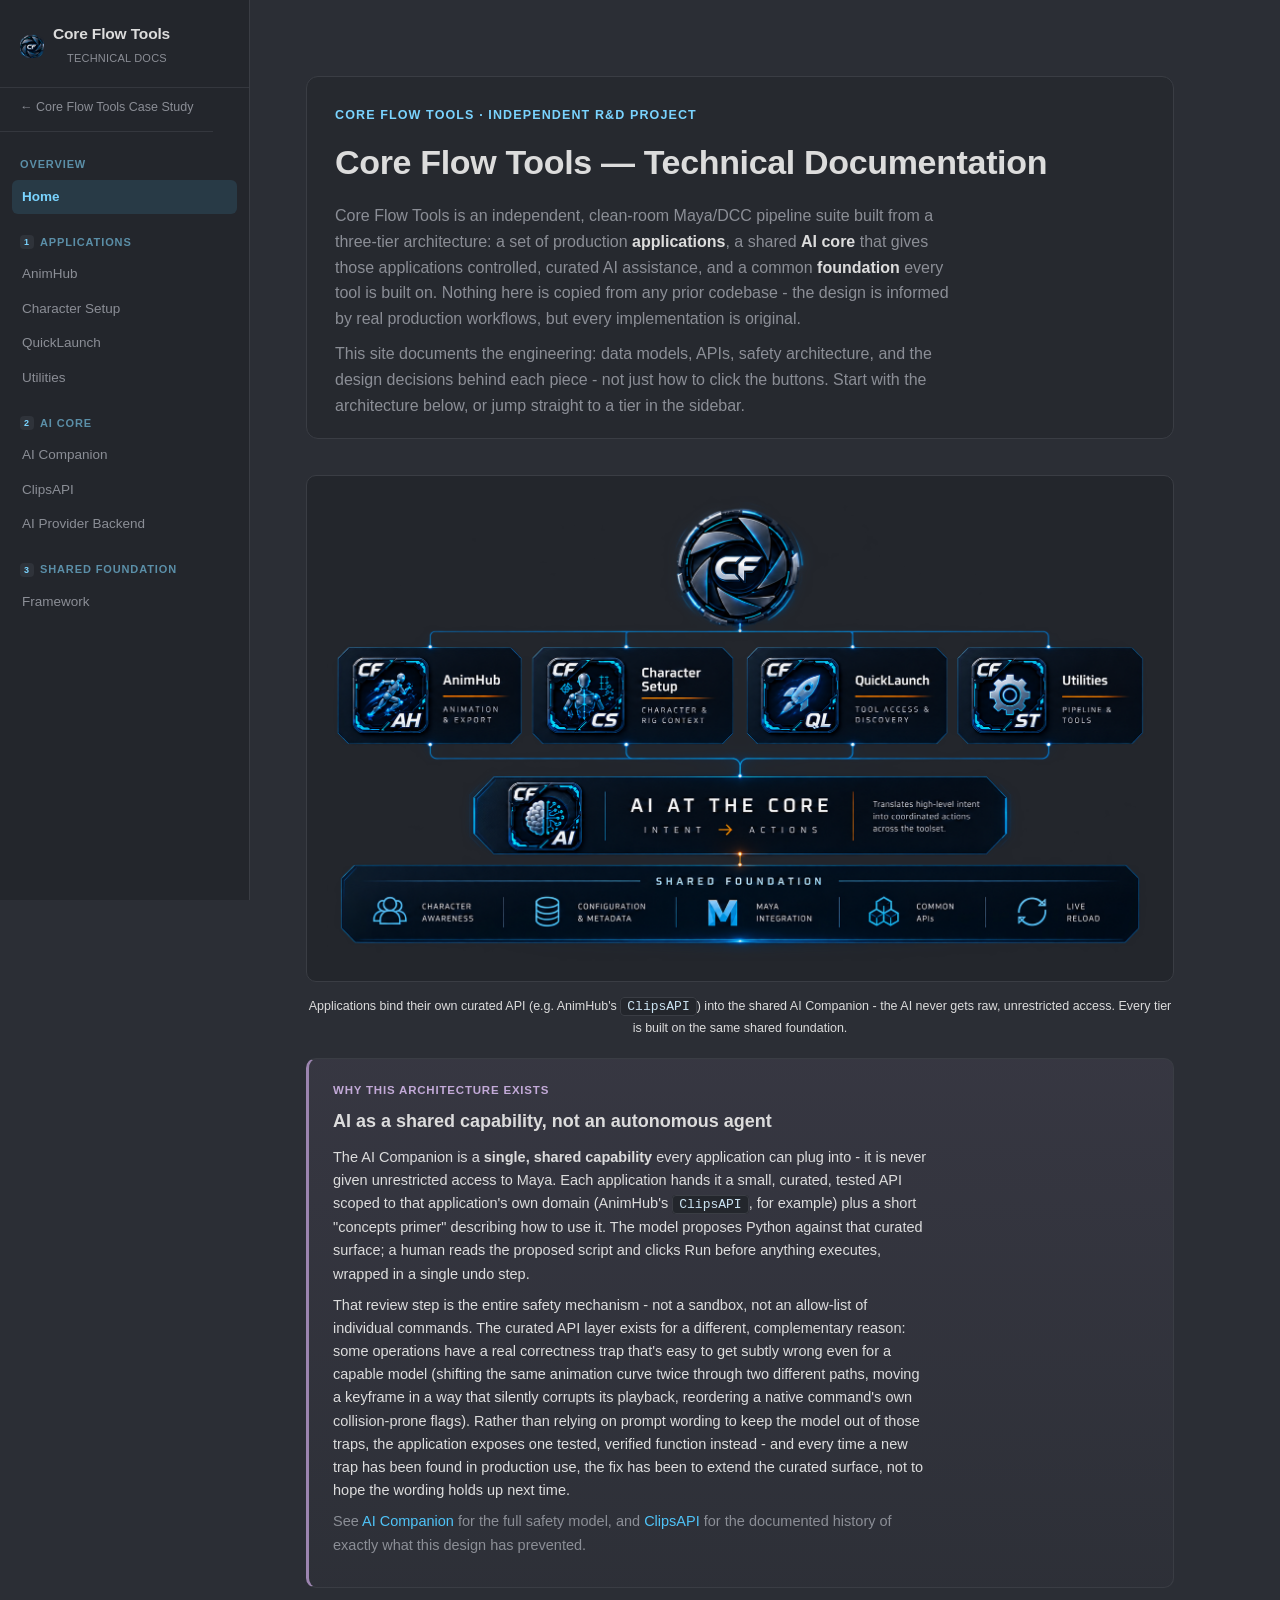
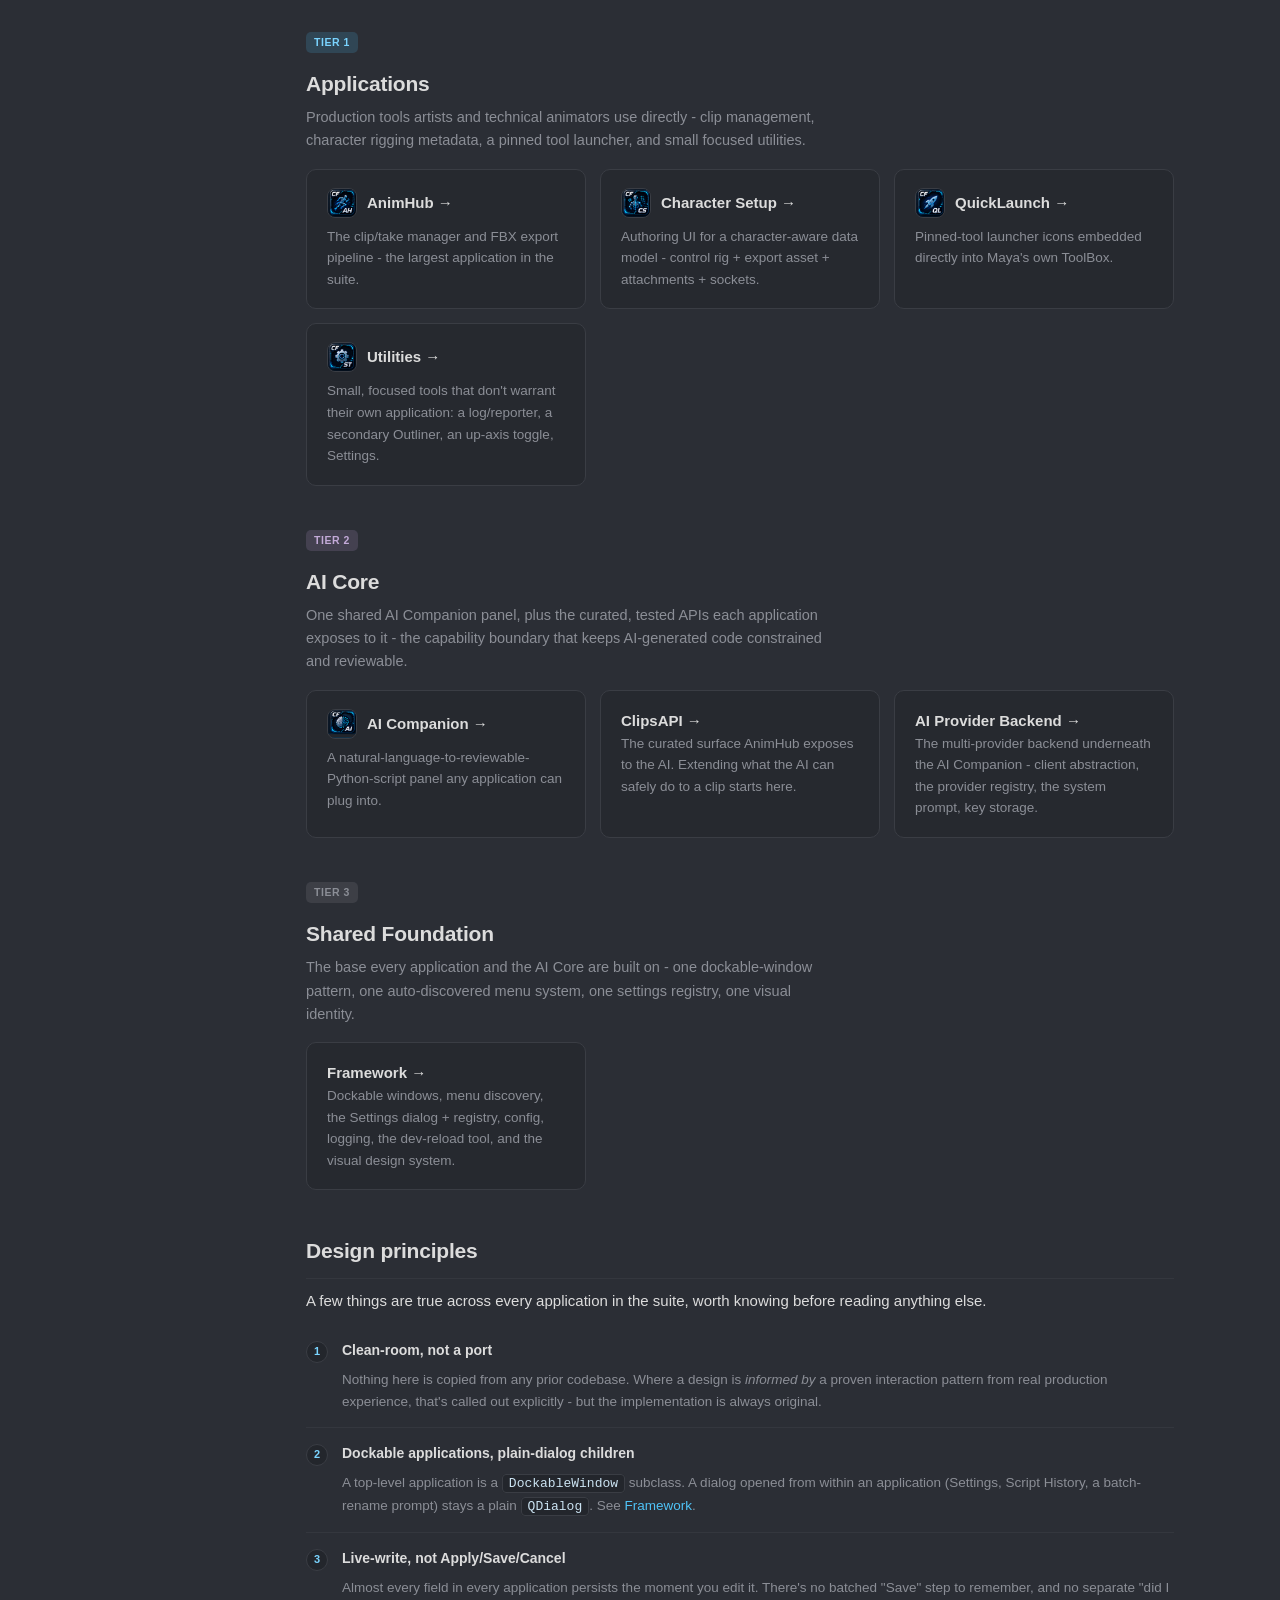
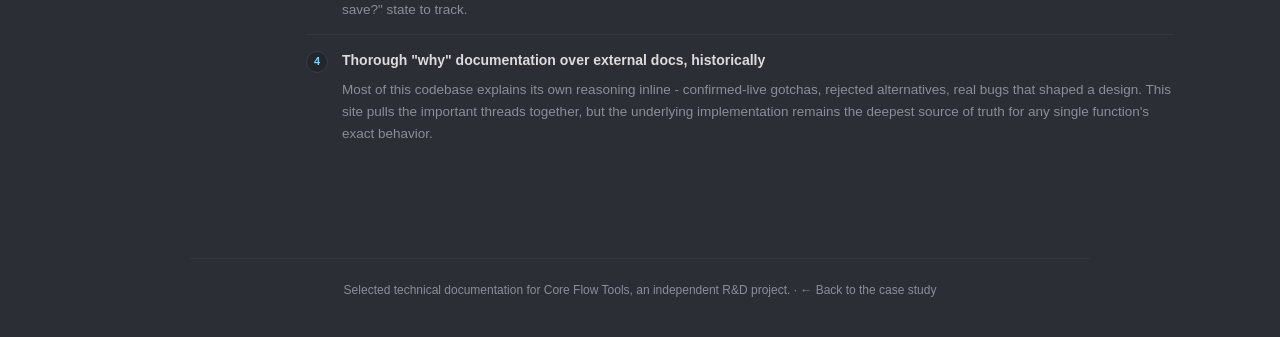
==== index.html @ 024ad44b "Add files via upload" ====
<!doctype html>
<html lang="en">
<head>
<meta charset="UTF-8">
<title>Core Flow Tools — Technical Documentation</title>
<link rel="stylesheet" href="assets/docs.css">
<style>
  .content { max-width: 980px; }
  .hero { margin-bottom: 36px; }
  .hero .kicker {
      color: var(--primary-hover); font-size: 12.5px; font-weight: 700;
      letter-spacing: 0.09em; text-transform: uppercase; margin-bottom: 10px;
  }
  .hero h1 { font-size: 34px; margin: 0 0 14px; letter-spacing: -0.01em; }
  .hero p.sub { color: var(--text-dim); font-size: 16px; max-width: 70ch; margin: 0 0 10px; }

  .section-lead {
      color: var(--subtitle); font-size: 12px; font-weight: 700;
      letter-spacing: 0.08em; text-transform: uppercase; margin: 14px 0 4px;
  }
  .tier-block { margin: 44px 0; }
  .tier-block .tier-heading {
      display: flex; align-items: baseline; gap: 10px; margin-bottom: 4px;
  }
  .tier-block .tier-heading h2 {
      margin: 0; border: none; padding: 0; font-size: 21px;
  }
  .tier-block p.tier-desc {
      color: var(--text-dim); font-size: 14.5px; max-width: 66ch; margin: 6px 0 16px;
  }
  .card-grid {
      display: grid;
      grid-template-columns: repeat(auto-fill, minmax(260px, 1fr));
      gap: 14px;
      margin-top: 10px;
  }
  .card {
      background: var(--bg-card);
      border: 1px solid var(--border);
      border-radius: 10px;
      padding: 18px 20px;
      transition: border-color .15s ease, transform .15s ease;
  }
  .card:hover { border-color: var(--primary); transform: translateY(-1px); }
  .card .card-title-row {
      display: flex; align-items: center; gap: 10px; margin-bottom: 8px;
  }
  .card img.card-icon {
      width: 30px; height: 30px; border-radius: 8px;
      border: 1px solid var(--border); background: var(--bg-elev);
      object-fit: cover; flex: 0 0 auto;
  }
  .card a.card-title {
      display: block; font-size: 15px; font-weight: 650; color: var(--text);
      text-decoration: none;
  }
  .card a.card-title:hover { color: var(--primary-hover); }
  .card p { margin: 0; font-size: 13.5px; color: var(--text-dim); }

  .convention-grid { margin-top: 10px; }
  .convention {
      display: grid; grid-template-columns: 22px 1fr; gap: 4px 14px;
      padding: 14px 0; border-bottom: 1px solid var(--divider);
  }
  .convention:last-child { border-bottom: none; }
  .convention .glyph {
      grid-row: span 2; width: 22px; height: 22px; border-radius: 50%;
      background: var(--bg-elev); border: 1px solid var(--border);
      display: flex; align-items: center; justify-content: center;
      font-size: 11px; font-weight: 700; color: var(--primary-hover); margin-top: 2px;
  }
  .convention h4 { margin: 0; font-size: 14px; color: var(--text); }
  .convention p { margin: 4px 0 0; font-size: 13.5px; color: var(--text-dim); }

  .safety-callout {
      margin: 20px 0 40px;
      background: linear-gradient(180deg, rgba(156,133,176,0.10), rgba(156,133,176,0.02));
      border: 1px solid var(--border);
      border-left: 3px solid #9c85b0;
      border-radius: 10px;
      padding: 22px 24px;
  }
  .safety-callout .kicker2 {
      color: #c3aad8; font-size: 11.5px; font-weight: 700;
      letter-spacing: 0.07em; text-transform: uppercase; margin-bottom: 8px;
  }
  .safety-callout h3 { margin: 0 0 10px; font-size: 18px; }
  .safety-callout p { margin: 8px 0; font-size: 14.5px; color: var(--text); max-width: 74ch; }
  .safety-callout p.dim { color: var(--text-dim); }
</style>
</head>
<body>
<div class="shell">
  <nav class="sidebar">
    <div class="brand">
      <img class="logo" src="assets/img/coreflow-logo.png" alt="">
      <a href="index.html">Core Flow Tools<span class="tag">Technical Docs</span></a>
    </div>
    <div class="case-study-link">
      <a href="../">&larr; Core Flow Tools Case Study</a>
    </div>
    <div class="nav-group">
      <h6>Overview</h6>
      <ul><li><a href="index.html" class="active">Home</a></li></ul>
    </div>
    <div class="nav-group">
      <h6 class="tier"><span class="tier-index">1</span>Applications</h6>
      <ul>
        <li><a href="app-animhub.html">AnimHub</a></li>
        <li><a href="app-character-setup.html">Character Setup</a></li>
        <li><a href="app-quicklaunch.html">QuickLaunch</a></li>
        <li><a href="app-utilities.html">Utilities</a></li>
      </ul>
    </div>
    <div class="nav-group">
      <h6 class="tier"><span class="tier-index">2</span>AI Core</h6>
      <ul>
        <li><a href="app-ai-companion.html">AI Companion</a></li>
        <li><a href="api-clips.html">ClipsAPI</a></li>
        <li><a href="api-ai-providers.html">AI Provider Backend</a></li>
      </ul>
    </div>
    <div class="nav-group">
      <h6 class="tier"><span class="tier-index">3</span>Shared Foundation</h6>
      <ul><li><a href="framework.html">Framework</a></li></ul>
    </div>
  </nav>

  <main class="content">
    <div class="hero">
      <div class="kicker">Core Flow Tools &middot; Independent R&amp;D Project</div>
      <h1>Core Flow Tools — Technical Documentation</h1>
      <p class="sub">Core Flow Tools is an independent, clean-room Maya/DCC pipeline
      suite built from a three-tier architecture: a set of production
      <strong>applications</strong>, a shared <strong>AI core</strong> that gives those
      applications controlled, curated AI assistance, and a common
      <strong>foundation</strong> every tool is built on. Nothing here is copied
      from any prior codebase - the design is informed by real production
      workflows, but every implementation is original.</p>
      <p class="sub">This site documents the engineering: data models, APIs,
      safety architecture, and the design decisions behind each piece - not
      just how to click the buttons. Start with the architecture below, or
      jump straight to a tier in the sidebar.</p>
    </div>

    <div class="diagram-wrap">
      <img src="assets/img/ecosystem-diagram.png" alt="Core Flow Tools ecosystem:
           AnimHub, Character Setup, QuickLaunch, and Utilities as applications,
           built on a shared AI Core that translates intent into coordinated
           actions, all resting on a Shared Foundation of character awareness,
           configuration, Maya integration, common APIs, and live reload."
           style="max-width:100%; height:auto; display:block; margin:0 auto;">
    </div>
    <p class="diagram-caption">Applications bind their own curated API (e.g. AnimHub's
    <code>ClipsAPI</code>) into the shared AI Companion - the AI never gets raw,
    unrestricted access. Every tier is built on the same shared foundation.</p>

    <div class="safety-callout">
      <div class="kicker2">Why this architecture exists</div>
      <h3>AI as a shared capability, not an autonomous agent</h3>
      <p>The AI Companion is a <strong>single, shared capability</strong> every
      application can plug into - it is never given unrestricted access to
      Maya. Each application hands it a small, curated, tested API scoped to
      that application's own domain (AnimHub's <code>ClipsAPI</code>, for
      example) plus a short "concepts primer" describing how to use it. The
      model proposes Python against that curated surface; a human reads the
      proposed script and clicks Run before anything executes, wrapped in a
      single undo step.</p>
      <p>That review step is the entire safety mechanism - not a sandbox, not
      an allow-list of individual commands. The curated API layer exists for
      a different, complementary reason: some operations have a real
      correctness trap that's easy to get subtly wrong even for a capable
      model (shifting the same animation curve twice through two different
      paths, moving a keyframe in a way that silently corrupts its playback,
      reordering a native command's own collision-prone flags). Rather than
      relying on prompt wording to keep the model out of those traps, the
      application exposes one tested, verified function instead - and every
      time a new trap has been found in production use, the fix has been to
      extend the curated surface, not to hope the wording holds up next
      time.</p>
      <p class="dim">See <a href="app-ai-companion.html">AI Companion</a> for the
      full safety model, and <a href="api-clips.html">ClipsAPI</a> for the
      documented history of exactly what this design has prevented.</p>
    </div>

    <div class="tier-block">
      <div class="tier-heading">
        <span class="tier-pill applications">Tier 1</span>
      </div>
      <h2 style="border:none; padding:0; margin:0 0 4px; font-size:21px;">Applications</h2>
      <p class="tier-desc">Production tools artists and technical animators use
      directly - clip management, character rigging metadata, a pinned tool
      launcher, and small focused utilities.</p>
      <div class="card-grid">
        <div class="card">
          <div class="card-title-row">
            <img class="card-icon" src="assets/img/icon-animhub.png" alt="">
            <a class="card-title" href="app-animhub.html">AnimHub &rarr;</a>
          </div>
          <p>The clip/take manager and FBX export pipeline - the largest
          application in the suite.</p>
        </div>
        <div class="card">
          <div class="card-title-row">
            <img class="card-icon" src="assets/img/icon-character-setup.png" alt="">
            <a class="card-title" href="app-character-setup.html">Character Setup &rarr;</a>
          </div>
          <p>Authoring UI for a character-aware data model - control rig +
          export asset + attachments + sockets.</p>
        </div>
        <div class="card">
          <div class="card-title-row">
            <img class="card-icon" src="assets/img/icon-quicklaunch.png" alt="">
            <a class="card-title" href="app-quicklaunch.html">QuickLaunch &rarr;</a>
          </div>
          <p>Pinned-tool launcher icons embedded directly into Maya's own ToolBox.</p>
        </div>
        <div class="card">
          <div class="card-title-row">
            <img class="card-icon" src="assets/img/icon-utilities.png" alt="">
            <a class="card-title" href="app-utilities.html">Utilities &rarr;</a>
          </div>
          <p>Small, focused tools that don't warrant their own application:
          a log/reporter, a secondary Outliner, an up-axis toggle, Settings.</p>
        </div>
      </div>
    </div>

    <div class="tier-block">
      <div class="tier-heading">
        <span class="tier-pill ai-core">Tier 2</span>
      </div>
      <h2 style="border:none; padding:0; margin:0 0 4px; font-size:21px;">AI Core</h2>
      <p class="tier-desc">One shared AI Companion panel, plus the curated,
      tested APIs each application exposes to it - the capability boundary
      that keeps AI-generated code constrained and reviewable.</p>
      <div class="card-grid">
        <div class="card">
          <div class="card-title-row">
            <img class="card-icon" src="assets/img/icon-ai-companion.png" alt="">
            <a class="card-title" href="app-ai-companion.html">AI Companion &rarr;</a>
          </div>
          <p>A natural-language-to-reviewable-Python-script panel any
          application can plug into.</p>
        </div>
        <div class="card">
          <a class="card-title" href="api-clips.html">ClipsAPI &rarr;</a>
          <p>The curated surface AnimHub exposes to the AI. Extending what the
          AI can safely do to a clip starts here.</p>
        </div>
        <div class="card">
          <a class="card-title" href="api-ai-providers.html">AI Provider Backend &rarr;</a>
          <p>The multi-provider backend underneath the AI Companion - client
          abstraction, the provider registry, the system prompt, key storage.</p>
        </div>
      </div>
    </div>

    <div class="tier-block">
      <div class="tier-heading">
        <span class="tier-pill foundation">Tier 3</span>
      </div>
      <h2 style="border:none; padding:0; margin:0 0 4px; font-size:21px;">Shared Foundation</h2>
      <p class="tier-desc">The base every application and the AI Core are
      built on - one dockable-window pattern, one auto-discovered menu
      system, one settings registry, one visual identity.</p>
      <div class="card-grid">
        <div class="card">
          <a class="card-title" href="framework.html">Framework &rarr;</a>
          <p>Dockable windows, menu discovery, the Settings dialog + registry,
          config, logging, the dev-reload tool, and the visual design system.</p>
        </div>
      </div>
    </div>

    <h2>Design principles</h2>
    <p class="dim">A few things are true across every application in the suite,
    worth knowing before reading anything else.</p>

    <div class="convention-grid">
      <div class="convention">
        <div class="glyph">1</div>
        <h4>Clean-room, not a port</h4>
        <p>Nothing here is copied from any prior codebase. Where a design is
        <em>informed by</em> a proven interaction pattern from real production
        experience, that's called out explicitly - but the implementation is
        always original.</p>
      </div>
      <div class="convention">
        <div class="glyph">2</div>
        <h4>Dockable applications, plain-dialog children</h4>
        <p>A top-level application is a <code>DockableWindow</code> subclass. A
        dialog opened from within an application (Settings, Script History, a
        batch-rename prompt) stays a plain <code>QDialog</code>. See
        <a href="framework.html">Framework</a>.</p>
      </div>
      <div class="convention">
        <div class="glyph">3</div>
        <h4>Live-write, not Apply/Save/Cancel</h4>
        <p>Almost every field in every application persists the moment you
        edit it. There's no batched "Save" step to remember, and no separate
        "did I save?" state to track.</p>
      </div>
      <div class="convention">
        <div class="glyph">4</div>
        <h4>Thorough "why" documentation over external docs, historically</h4>
        <p>Most of this codebase explains its own reasoning inline -
        confirmed-live gotchas, rejected alternatives, real bugs that shaped a
        design. This site pulls the important threads together, but the
        underlying implementation remains the deepest source of truth for any
        single function's exact behavior.</p>
      </div>
    </div>
  </main>
</div>
<footer class="site-footer">
  Selected technical documentation for Core Flow Tools, an independent R&amp;D
  project. &middot; <a href="../">&larr; Back to the case study</a>
</footer>
</body>
</html>
---- assets/docs.css ----
/* CoreTools documentation - shared stylesheet.
   Palette pulled directly from dcc/maya/theme.py's own Color class, so
   these docs read as the same visual family as the apps they describe -
   not a copy of AM2x-CF's palette (which drifted from CoreTools' own
   over the course of this project), just its overall layout language:
   kicker + h1 + subtitle header, h2 dividers, feature-grid cards, code
   blocks with a monospace stack. */

:root {
    --bg: #2b2e35;
    --bg-elev: #23262c;
    --bg-elev-2: #2f333a;
    --bg-card: #26292f;
    --border: #3a3d44;
    --divider: #34373e;
    --text: #dcdcdc;
    --text-dim: #8b8e96;

    --accent: #e8a33d;
    --accent-hover: #f2b25a;

    --header: #29abe2;
    --subtitle: #5b8fa8;

    --primary: #4fc3f7;
    --primary-shade: #29a3e0;
    --primary-hover: #7ad4ff;

    --ready: #7da1b7;
    --in-progress: #d1913d;
    --ignore: #7a7d84;
    --current-clip: #9c85b0;
    --ok: #6fa870;
    --offline: #e25c5c;

    --code-text: #cbe3f2;
    --sidebar-w: 250px;
}

* { box-sizing: border-box; }

html, body {
    margin: 0;
    background: var(--bg);
    color: var(--text);
    font-family: "Segoe UI", -apple-system, "Helvetica Neue", Arial, sans-serif;
    font-size: 15px;
    line-height: 1.6;
}

a { color: var(--primary); text-decoration: none; }
a:hover { color: var(--primary-hover); text-decoration: underline; }

/* ---------------------------------------------------------- layout ---- */

.shell {
    display: flex;
    min-height: 100vh;
}

.sidebar {
    width: var(--sidebar-w);
    flex: 0 0 var(--sidebar-w);
    background: var(--bg-elev);
    border-right: 1px solid var(--border);
    padding: 22px 0 40px;
    position: sticky;
    top: 0;
    height: 100vh;
    overflow-y: auto;
}

.sidebar .brand {
    display: flex;
    align-items: center;
    gap: 9px;
    padding: 0 20px 18px;
    margin-bottom: 6px;
    border-bottom: 1px solid var(--divider);
}
.sidebar .brand .dot {
    width: 9px; height: 9px; border-radius: 50%;
    background: var(--primary);
    box-shadow: 0 0 8px rgba(79,195,247,0.7);
    flex: 0 0 auto;
}
.sidebar .brand img.logo {
    width: 24px; height: 24px;
    border-radius: 6px;
    flex: 0 0 auto;
    object-fit: cover;
}
.sidebar .brand a {
    color: var(--text);
    font-weight: 700;
    font-size: 15.5px;
    letter-spacing: -0.01em;
}
.sidebar .brand a:hover { color: var(--text); text-decoration: none; }
.sidebar .brand .tag {
    color: var(--text-dim);
    font-size: 11px;
    display: block;
    margin-top: 1px;
    font-weight: 400;
    letter-spacing: 0.02em;
}

.nav-group { margin-top: 20px; padding: 0 12px; }
.nav-group h6 {
    margin: 0 0 6px 8px;
    font-size: 11px;
    font-weight: 700;
    letter-spacing: 0.08em;
    text-transform: uppercase;
    color: var(--subtitle);
}
.nav-group ul { list-style: none; margin: 0; padding: 0; }
.nav-group li { margin: 1px 0; }
.nav-group a {
    display: block;
    color: var(--text-dim);
    font-size: 13.5px;
    padding: 6px 10px;
    border-radius: 6px;
}
.nav-group a:hover {
    background: var(--bg-elev-2);
    color: var(--text);
    text-decoration: none;
}
.nav-group a.active {
    background: rgba(79,195,247,0.13);
    color: var(--primary-hover);
    font-weight: 600;
}

.content {
    flex: 1 1 auto;
    min-width: 0;
    max-width: 900px;
    padding: 48px 56px 100px;
}

/* ------------------------------------------------------------ header -- */

header.doc-header { margin-bottom: 40px; }
header.doc-header .title-row {
    display: flex;
    align-items: center;
    gap: 16px;
}
header.doc-header .app-icon {
    width: 52px; height: 52px;
    border-radius: 13px;
    border: 1px solid var(--border);
    background: var(--bg-elev);
    object-fit: cover;
    flex: 0 0 auto;
}
header.doc-header .title-row h1 { margin: 0; }
header.doc-header .kicker {
    color: var(--primary-hover);
    font-size: 12.5px;
    font-weight: 700;
    letter-spacing: 0.09em;
    text-transform: uppercase;
    margin-bottom: 9px;
}
header.doc-header h1 {
    font-size: 32px;
    margin: 0 0 10px;
    letter-spacing: -0.01em;
}
header.doc-header p.sub {
    color: var(--text-dim);
    font-size: 16px;
    margin: 0;
    max-width: 62ch;
}
header.doc-header .icon-note {
    margin-top: 14px;
    font-size: 13px;
    color: var(--text-dim);
    background: var(--bg-elev);
    border: 1px solid var(--border);
    border-radius: 8px;
    padding: 10px 14px;
    display: inline-block;
}
header.doc-header .icon-note code { margin: 0 1px; }

/* ------------------------------------------------------------- body --- */

h2 {
    font-size: 21px;
    margin: 52px 0 6px;
    padding-bottom: 10px;
    border-bottom: 1px solid var(--divider);
    letter-spacing: -0.01em;
    scroll-margin-top: 20px;
}
h2:first-of-type { margin-top: 8px; }
h3 {
    font-size: 16px;
    margin: 28px 0 8px;
    color: var(--text);
    scroll-margin-top: 20px;
}
h2 + p, h2 + ul, h3 + p, h3 + ul { margin-top: 10px; }

p { margin: 12px 0; color: var(--text); }
.content > p, .content li > p { color: var(--text); }
.dim { color: var(--text-dim); }

ul, ol { padding-left: 22px; }
li { margin: 6px 0; }
li::marker { color: var(--subtitle); }

strong { color: var(--text); font-weight: 650; }

hr {
    border: none;
    border-top: 1px solid var(--divider);
    margin: 40px 0;
}

/* ------------------------------------------------------------- code --- */

code {
    background: var(--bg-elev);
    border: 1px solid var(--border);
    border-radius: 4px;
    padding: 1px 6px;
    font-family: "Cascadia Code", Consolas, monospace;
    font-size: 13px;
    color: var(--code-text);
}
pre {
    background: var(--bg-elev);
    border: 1px solid var(--border);
    border-radius: 8px;
    padding: 14px 16px;
    overflow-x: auto;
    font-family: "Cascadia Code", Consolas, monospace;
    font-size: 13px;
    line-height: 1.55;
    color: var(--code-text);
    margin: 12px 0;
}
pre code { background: none; border: none; padding: 0; color: inherit; }

/* ------------------------------------------------------------ table --- */

.table-wrap { overflow-x: auto; margin: 14px 0; }
table {
    border-collapse: collapse;
    width: 100%;
    font-size: 13.5px;
}
th, td {
    text-align: left;
    padding: 8px 12px;
    border-bottom: 1px solid var(--divider);
    vertical-align: top;
}
th {
    color: var(--subtitle);
    font-size: 11.5px;
    font-weight: 700;
    letter-spacing: 0.04em;
    text-transform: uppercase;
    border-bottom: 1px solid var(--border);
    white-space: nowrap;
}
tr:last-child td { border-bottom: none; }
td code { white-space: nowrap; }

/* --------------------------------------------------------- callouts --- */

.note {
    background: var(--bg-card);
    border: 1px solid var(--border);
    border-left: 3px solid var(--primary);
    border-radius: 6px;
    padding: 12px 16px;
    margin: 16px 0;
    font-size: 14px;
    color: var(--text-dim);
}
.note strong { color: var(--text); }
.note.warn { border-left-color: var(--accent); }
.note.warn strong { color: var(--accent-hover); }

/* ---------------------------------------------------------- feature --- */

.feature-grid { margin: 14px 0 8px; }
.feature {
    display: grid;
    grid-template-columns: 30px 1fr;
    gap: 4px 14px;
    padding: 16px 0;
    border-bottom: 1px solid var(--divider);
}
.feature:last-child { border-bottom: none; }
.feature .glyph {
    grid-row: span 2;
    width: 30px; height: 30px;
    border-radius: 8px;
    background: var(--bg-elev);
    border: 1px solid var(--border);
    display: flex; align-items: center; justify-content: center;
    font-size: 13px; font-weight: 700;
    color: var(--primary-hover);
}
.feature h4 { margin: 0; font-size: 14.5px; color: var(--text); }
.feature p { margin: 4px 0 0; color: var(--text-dim); font-size: 14px; }

/* ------------------------------------------------------------- tags --- */

.tag {
    display: inline-block;
    font-size: 10.5px;
    font-weight: 700;
    letter-spacing: 0.04em;
    text-transform: uppercase;
    padding: 2px 8px;
    border-radius: 5px;
    margin-left: 6px;
    vertical-align: 1px;
}
.tag.core { background: rgba(79,195,247,0.16); color: var(--primary-hover); }
.tag.absent { background: rgba(226,92,92,0.16); color: var(--offline); }
.tag.gap { background: rgba(122,125,132,0.22); color: var(--text-dim); }

/* ------------------------------------------------------------- hero --- */

.hero {
    background: var(--bg-card);
    border: 1px solid var(--border);
    border-radius: 12px;
    padding: 28px 28px 10px;
    margin: 28px 0 36px;
}
.hero h2 {
    margin-top: 0;
    border: none;
    padding-bottom: 0;
    font-size: 20px;
    display: flex;
    align-items: center;
    gap: 10px;
}
.hero > p.section-note {
    color: var(--text-dim);
    margin: 10px 0 22px;
    font-size: 14.5px;
    max-width: 62ch;
}
.hero .feature .glyph { background: var(--bg-elev); }
.hero .feature:last-child { border-bottom: none; padding-bottom: 20px; }

.badge {
    display: inline-block;
    font-size: 11px;
    font-weight: 700;
    letter-spacing: 0.06em;
    text-transform: uppercase;
    color: var(--bg);
    background: var(--primary-hover);
    padding: 3px 10px;
    border-radius: 100px;
    vertical-align: 2px;
}

/* ------------------------------------------------------------ legend -- */

.legend {
    display: grid;
    grid-template-columns: repeat(auto-fit, minmax(230px, 1fr));
    gap: 12px;
    margin: 16px 0 8px;
}
.legend .swatch {
    display: flex;
    gap: 12px;
    align-items: flex-start;
    background: var(--bg-card);
    border: 1px solid var(--border);
    border-radius: 10px;
    padding: 14px 16px;
}
.legend .dot {
    width: 16px; height: 16px;
    border-radius: 50%;
    flex: 0 0 auto;
    margin-top: 3px;
    box-shadow: 0 0 0 3px rgba(255,255,255,0.04);
}
.legend h4 {
    margin: 0 0 3px;
    font-size: 14px;
    color: var(--text);
}
.legend h4 code {
    font-size: 11px;
    font-weight: 400;
    margin-left: 6px;
    padding: 0 4px;
}
.legend p {
    margin: 0;
    font-size: 13px;
    color: var(--text-dim);
}

/* ---------------------------------------------------------- status ---- */

.pill {
    display: inline-flex;
    align-items: center;
    gap: 5px;
    font-size: 12px;
    font-weight: 600;
    padding: 2px 9px 2px 7px;
    border-radius: 999px;
    background: var(--bg-elev-2);
    border: 1px solid var(--border);
}
.pill::before {
    content: "";
    width: 7px; height: 7px; border-radius: 50%;
    background: currentColor;
}
.pill.ready { color: var(--ready); }
.pill.progress { color: var(--in-progress); }
.pill.ignore { color: var(--ignore); }

/* ---------------------------------------------------------- footer ---- */

footer.doc-footer {
    margin-top: 60px;
    padding-top: 20px;
    border-top: 1px solid var(--divider);
    font-size: 12.5px;
    color: var(--text-dim);
    display: flex;
    justify-content: space-between;
    gap: 16px;
    flex-wrap: wrap;
}

/* -------------------------------------------------- case-study return - */

.case-study-link {
    display: inline-flex;
    align-items: center;
    gap: 6px;
    font-size: 12.5px;
    color: var(--text-dim);
    padding: 0 20px 14px;
    margin-bottom: 4px;
    border-bottom: 1px solid var(--divider);
}
.case-study-link a {
    color: var(--text-dim);
    text-decoration: none;
}
.case-study-link a:hover { color: var(--primary-hover); }

/* ------------------------------------------------------- tier labels -- */

.nav-group h6.tier {
    display: flex;
    align-items: center;
    gap: 6px;
}
.nav-group h6.tier .tier-index {
    display: inline-flex;
    align-items: center;
    justify-content: center;
    width: 14px; height: 14px;
    border-radius: 4px;
    background: var(--bg-elev-2);
    color: var(--primary-hover);
    font-size: 9px;
    font-weight: 800;
}

/* --------------------------------------------------------- pill-note -- */

.tier-pill {
    display: inline-block;
    font-size: 10.5px;
    font-weight: 700;
    letter-spacing: 0.05em;
    text-transform: uppercase;
    padding: 2px 8px;
    border-radius: 5px;
    margin-bottom: 10px;
}
.tier-pill.applications { background: rgba(79,195,247,0.16); color: var(--primary-hover); }
.tier-pill.ai-core { background: rgba(156,133,176,0.22); color: #c3aad8; }
.tier-pill.foundation { background: rgba(122,125,132,0.22); color: var(--text-dim); }

/* ------------------------------------------------------ design goals -- */

.design-goals {
    margin: 28px 0 8px;
    border: 1px solid var(--border);
    border-radius: 12px;
    overflow: hidden;
}
.design-goals .dg-head {
    background: var(--bg-card);
    padding: 14px 20px;
    border-bottom: 1px solid var(--border);
    font-size: 12px;
    font-weight: 700;
    letter-spacing: 0.06em;
    text-transform: uppercase;
    color: var(--subtitle);
}
.design-goals .dg-row {
    display: grid;
    grid-template-columns: 26px 1fr;
    gap: 4px 14px;
    padding: 16px 20px;
    border-bottom: 1px solid var(--divider);
    background: var(--bg-elev);
}
.design-goals .dg-row:last-child { border-bottom: none; }
.design-goals .dg-num {
    grid-row: span 2;
    width: 26px; height: 26px;
    border-radius: 7px;
    background: var(--bg-elev-2);
    border: 1px solid var(--border);
    display: flex; align-items: center; justify-content: center;
    font-size: 12px; font-weight: 700;
    color: var(--primary-hover);
}
.design-goals .dg-label {
    font-size: 11px;
    font-weight: 700;
    letter-spacing: 0.05em;
    text-transform: uppercase;
    color: var(--text-dim);
    margin-bottom: 2px;
}
.design-goals .dg-body { font-size: 14px; color: var(--text); margin: 0; }

/* ---------------------------------------------------------- diagram --- */

.diagram-wrap {
    margin: 20px 0;
    background: var(--bg-elev);
    border: 1px solid var(--border);
    border-radius: 10px;
    padding: 20px;
    overflow-x: auto;
}
.diagram-wrap svg { display: block; margin: 0 auto; max-width: 100%; height: auto; }
.diagram-caption {
    margin: -6px 0 20px;
    font-size: 12.5px;
    color: var(--text-dim);
    text-align: center;
}

/* --------------------------------------------------------- site foot -- */

footer.site-footer {
    max-width: 900px;
    margin: 0 auto;
    padding: 22px 56px 40px;
    font-size: 12px;
    color: var(--text-dim);
    text-align: center;
    border-top: 1px solid var(--divider);
}
footer.site-footer a { color: var(--text-dim); }
footer.site-footer a:hover { color: var(--primary-hover); }

/* ------------------------------------------------------- screenshots -- */

.shot-row {
    display: grid;
    grid-template-columns: repeat(auto-fit, minmax(220px, 1fr));
    gap: 14px;
    margin: 16px 0 20px;
}
.shot {
    background: var(--bg-elev);
    border: 1px solid var(--border);
    border-radius: 10px;
    padding: 10px;
}
.shot img {
    display: block;
    width: 100%;
    height: auto;
    border-radius: 5px;
    background: var(--bg-card);
}
.shot .shot-label {
    margin-top: 8px;
    font-size: 12px;
    font-weight: 700;
    letter-spacing: 0.04em;
    text-transform: uppercase;
    color: var(--subtitle);
}
.shot p.shot-caption {
    margin: 3px 0 0;
    font-size: 12.5px;
    color: var(--text-dim);
}

/* ------------------------------------------------------- responsive --- */

@media (max-width: 880px) {
    .shell { flex-direction: column; }
    .sidebar { position: relative; width: 100%; flex: none; height: auto; }
    .content { max-width: 100%; padding: 32px 22px 60px; }
}
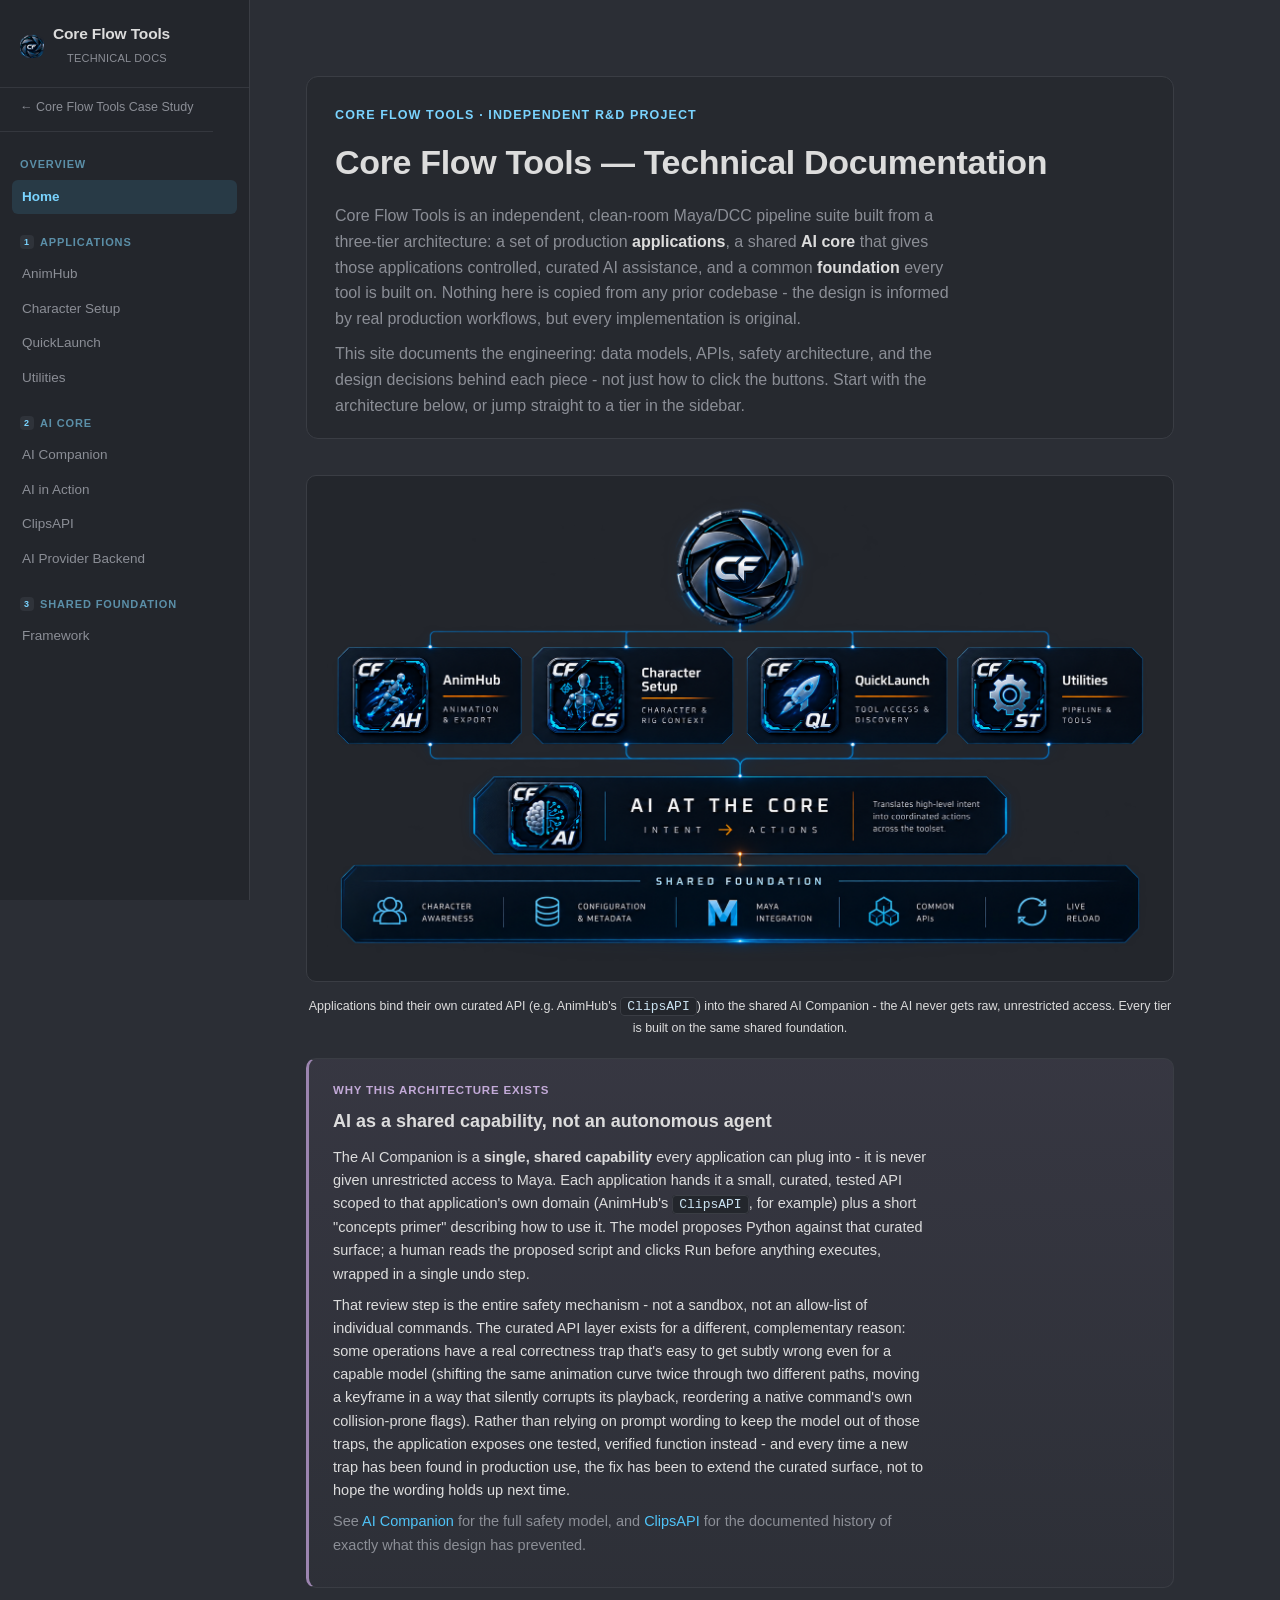
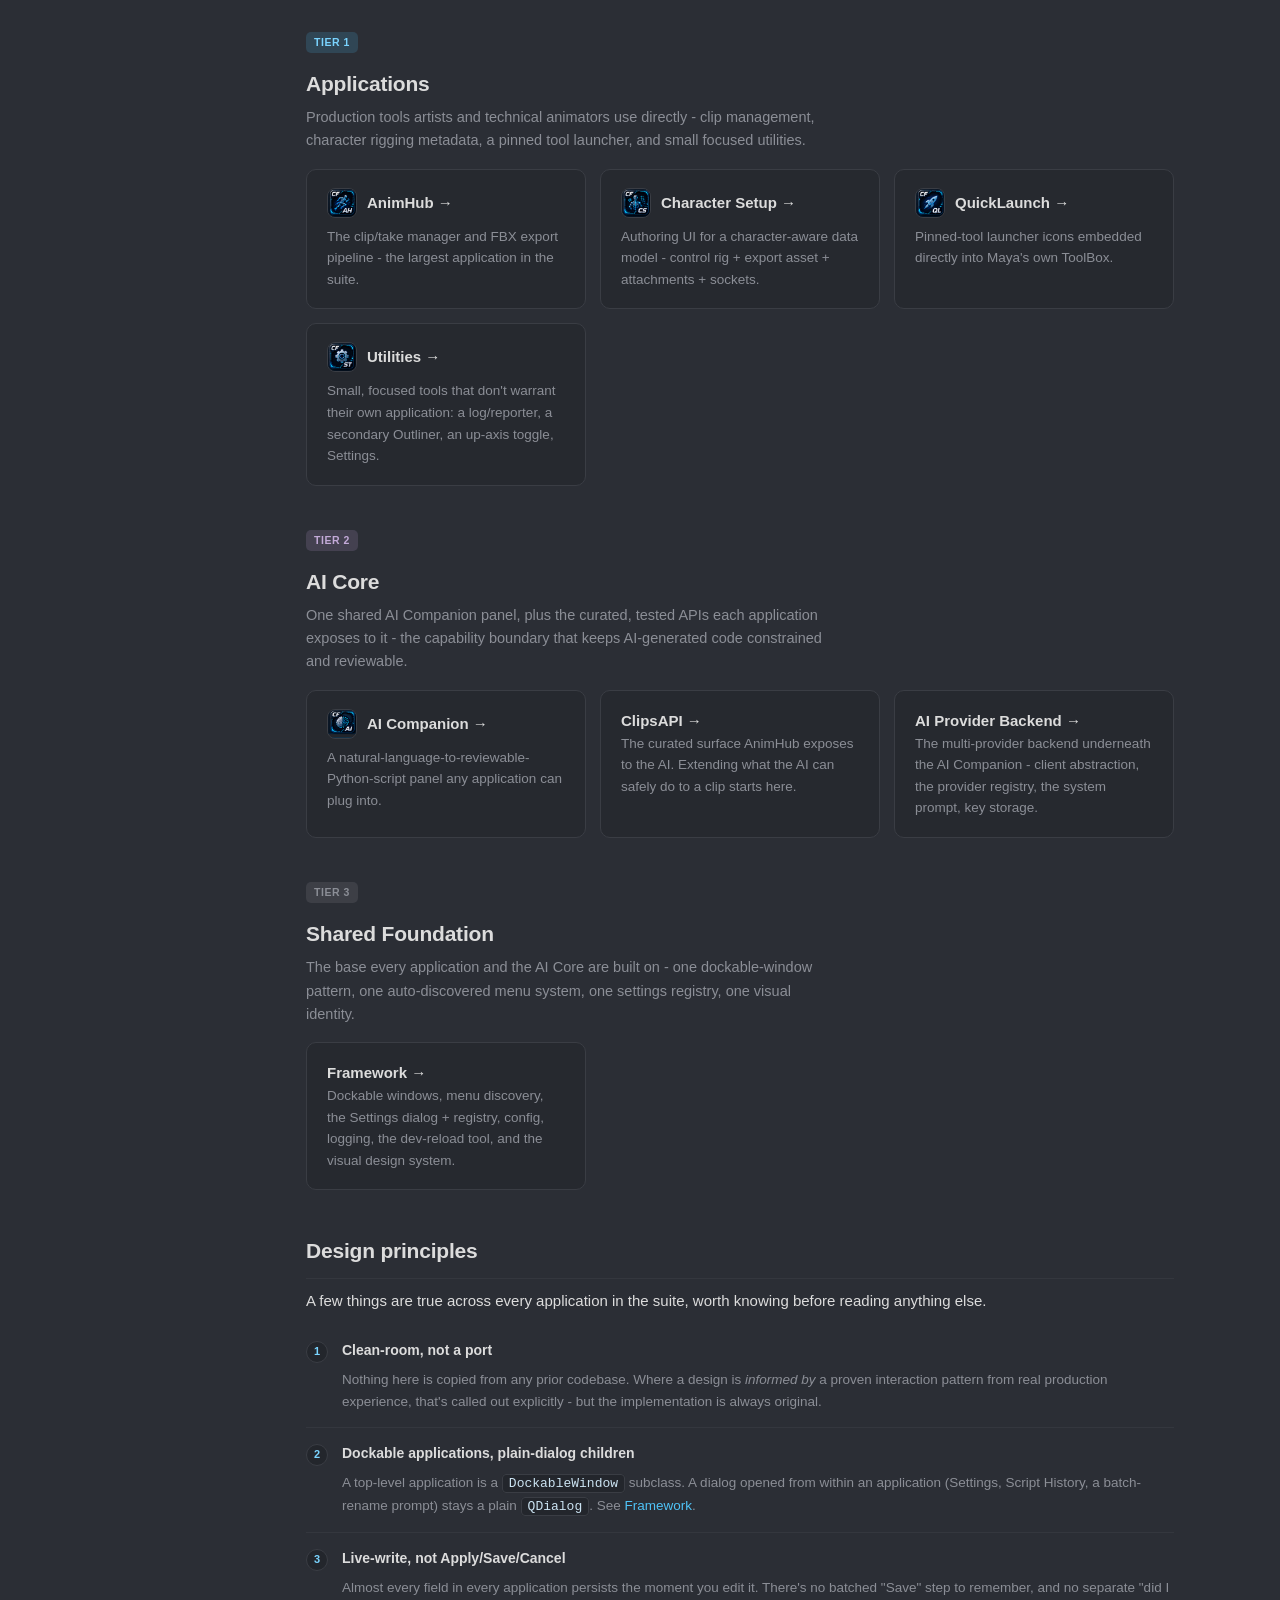
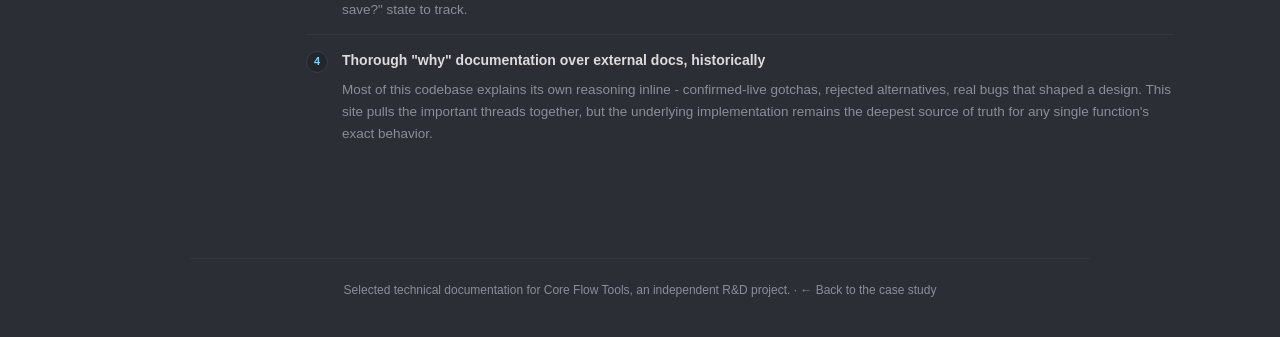
==== commit 0049f483: "Update Core Flow technical documentation Update Core Flow technical documentation" ====
--- a/index.html
+++ b/index.html
@@ -116,6 +116,7 @@
       <h6 class="tier"><span class="tier-index">2</span>AI Core</h6>
       <ul>
         <li><a href="app-ai-companion.html">AI Companion</a></li>
+        <li><a href="ai-showcase.html">AI in Action</a></li>
         <li><a href="api-clips.html">ClipsAPI</a></li>
         <li><a href="api-ai-providers.html">AI Provider Backend</a></li>
       </ul>
--- a/assets/docs.css
+++ b/assets/docs.css
@@ -617,6 +617,105 @@
     color: var(--text-dim);
 }
 
+/* ------------------------------------------------------- ai-showcase --- */
+/* A real natural-language request, quoted, next to the recorded result -
+   evidence the curated-API model actually works end to end, not just a
+   diagram of how it's supposed to. Built to hold more than one entry as
+   they're captured, not a one-off layout. */
+
+.ai-showcase {
+    display: flex;
+    flex-direction: column;
+    gap: 18px;
+    margin: 16px 0 8px;
+}
+.ai-example {
+    background: var(--bg-elev);
+    border: 1px solid var(--border);
+    border-radius: 10px;
+    padding: 16px 18px;
+}
+.ai-example .ai-eyebrow {
+    margin: 0 0 8px;
+    font-size: 11px;
+    font-weight: 700;
+    letter-spacing: 0.06em;
+    text-transform: uppercase;
+    color: var(--subtitle);
+}
+.ai-example .ai-app-tag {
+    display: inline-flex;
+    align-items: center;
+    gap: 5px;
+    font-size: 10.5px;
+    font-weight: 700;
+    letter-spacing: 0.05em;
+    text-transform: uppercase;
+    padding: 2px 8px;
+    margin: 0 0 12px;
+    border-radius: 5px;
+    background: rgba(79,195,247,0.16);
+    color: var(--primary-hover);
+}
+.ai-example .ai-app-tag img { width: 13px; height: 13px; border-radius: 3px; }
+.ai-example blockquote.ai-prompt {
+    position: relative;
+    margin: 0 0 14px;
+    padding: 2px 0 2px 22px;
+    border-left: 3px solid var(--primary);
+    font-size: 15px;
+    font-style: italic;
+    line-height: 1.55;
+    color: var(--text);
+}
+.ai-example blockquote.ai-prompt::before {
+    content: "\201C";
+    position: absolute;
+    left: 1px;
+    top: -8px;
+    font-size: 32px;
+    font-style: normal;
+    color: var(--primary);
+    opacity: 0.55;
+    line-height: 1;
+}
+.ai-example .ai-result {
+    background: var(--bg-card);
+    border: 1px solid var(--border);
+    border-radius: 8px;
+    padding: 8px;
+}
+.ai-example .ai-result img {
+    display: block;
+    width: 100%;
+    height: auto;
+    border-radius: 5px;
+}
+.ai-example p.ai-caption {
+    margin: 10px 0 0;
+    font-size: 13px;
+    color: var(--text-dim);
+}
+.ai-showcase-more {
+    display: inline-flex;
+    align-items: center;
+    gap: 8px;
+    margin-top: 6px;
+    padding: 10px 20px;
+    background: var(--bg-elev);
+    border: 1px solid var(--primary);
+    border-radius: 999px;
+    color: var(--primary-hover);
+    font-size: 13.5px;
+    font-weight: 700;
+    text-decoration: none;
+    transition: background 0.15s ease, color 0.15s ease;
+}
+.ai-showcase-more:hover {
+    background: var(--primary);
+    color: var(--bg);
+}
+
 /* ------------------------------------------------------- responsive --- */
 
 @media (max-width: 880px) {
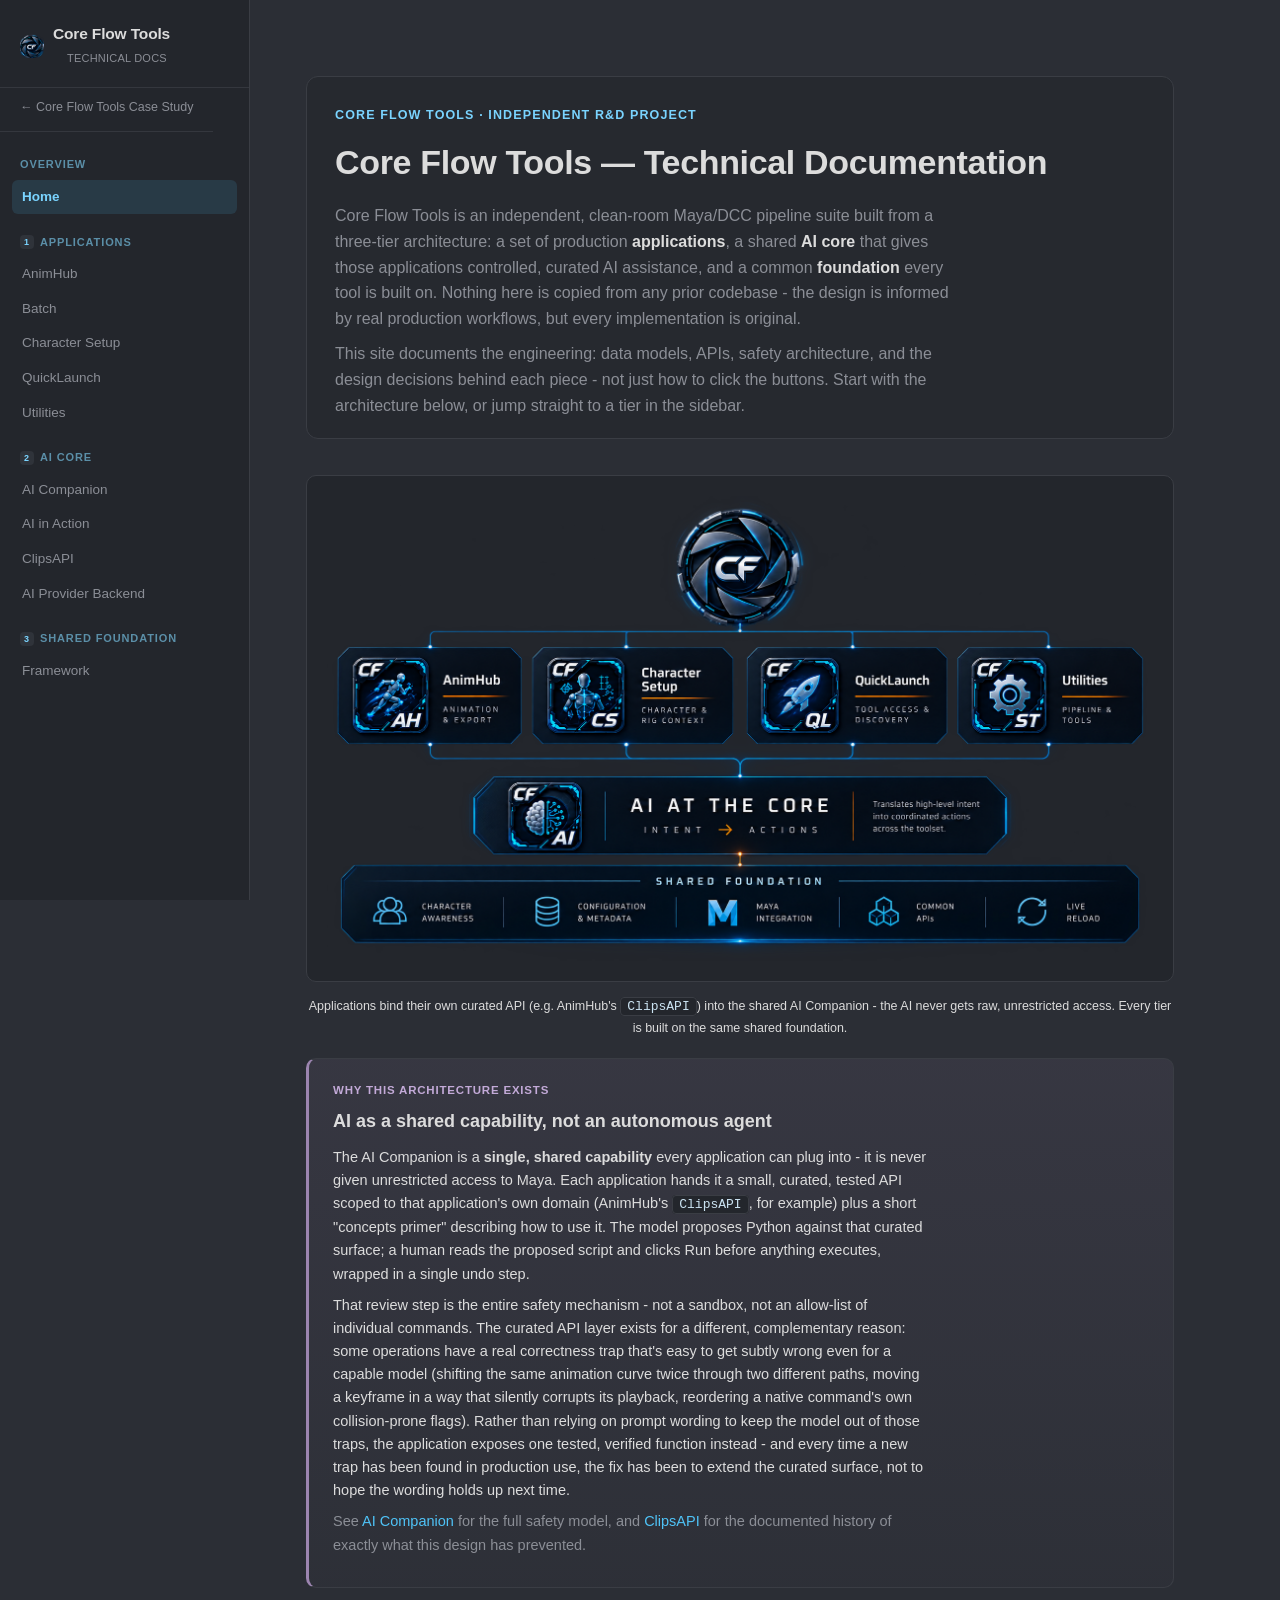
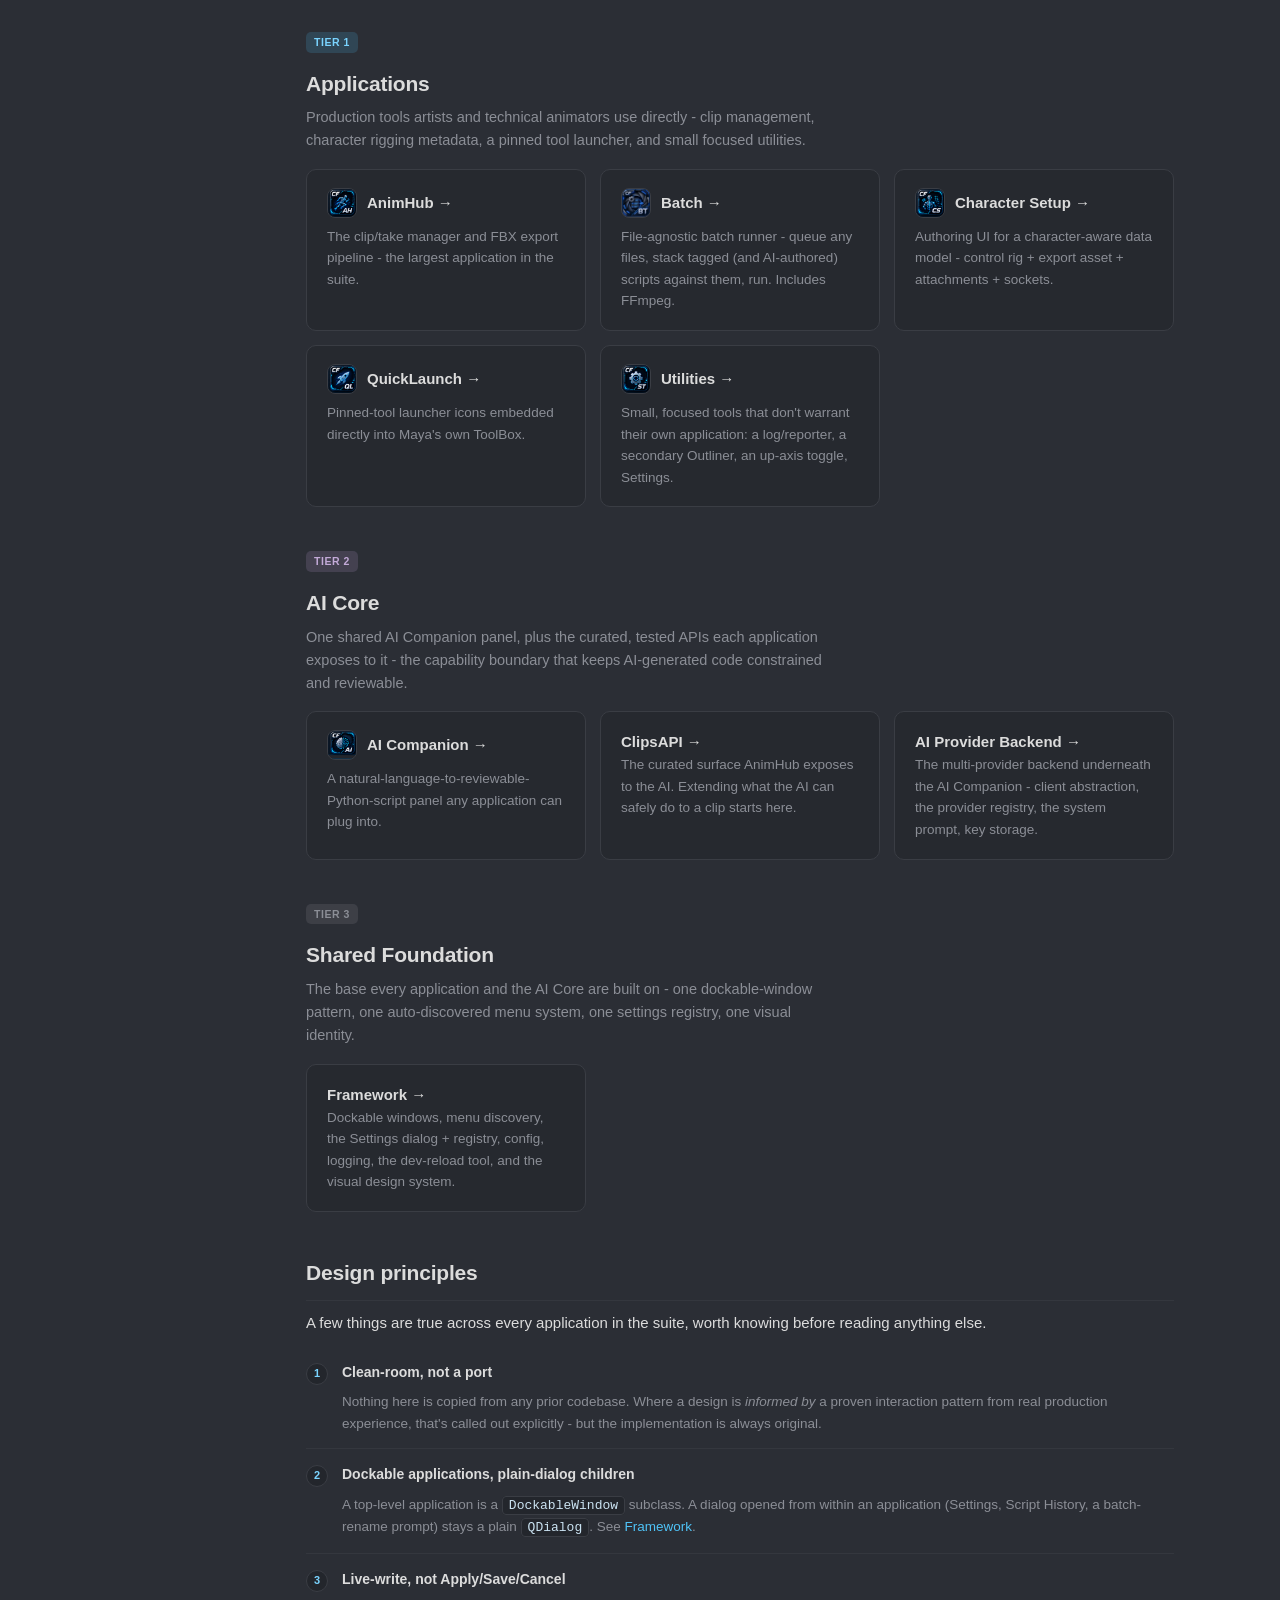
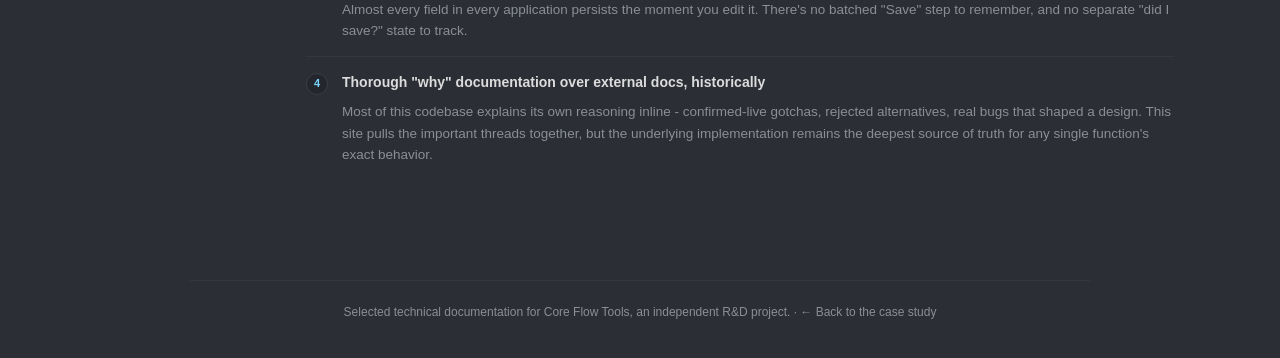
==== commit 38642808: "Add files via upload" ====
--- a/index.html
+++ b/index.html
@@ -107,6 +107,7 @@
       <h6 class="tier"><span class="tier-index">1</span>Applications</h6>
       <ul>
         <li><a href="app-animhub.html">AnimHub</a></li>
+        <li><a href="app-batch.html">Batch</a></li>
         <li><a href="app-character-setup.html">Character Setup</a></li>
         <li><a href="app-quicklaunch.html">QuickLaunch</a></li>
         <li><a href="app-utilities.html">Utilities</a></li>
@@ -146,10 +147,11 @@
 
     <div class="diagram-wrap">
       <img src="assets/img/ecosystem-diagram.png" alt="Core Flow Tools ecosystem:
-           AnimHub, Character Setup, QuickLaunch, and Utilities as applications,
-           built on a shared AI Core that translates intent into coordinated
-           actions, all resting on a Shared Foundation of character awareness,
-           configuration, Maya integration, common APIs, and live reload."
+           AnimHub, Batch, Character Setup, QuickLaunch, and Utilities as
+           applications, built on a shared AI Core that translates intent into
+           coordinated actions, all resting on a Shared Foundation of character
+           awareness, configuration, Maya integration, common APIs, and live
+           reload."
            style="max-width:100%; height:auto; display:block; margin:0 auto;">
     </div>
     <p class="diagram-caption">Applications bind their own curated API (e.g. AnimHub's
@@ -203,6 +205,14 @@
         </div>
         <div class="card">
           <div class="card-title-row">
+            <img class="card-icon" src="assets/img/icon-batch.png" alt="">
+            <a class="card-title" href="app-batch.html">Batch &rarr;</a>
+          </div>
+          <p>File-agnostic batch runner - queue any files, stack tagged
+          (and AI-authored) scripts against them, run. Includes FFmpeg.</p>
+        </div>
+        <div class="card">
+          <div class="card-title-row">
             <img class="card-icon" src="assets/img/icon-character-setup.png" alt="">
             <a class="card-title" href="app-character-setup.html">Character Setup &rarr;</a>
           </div>
